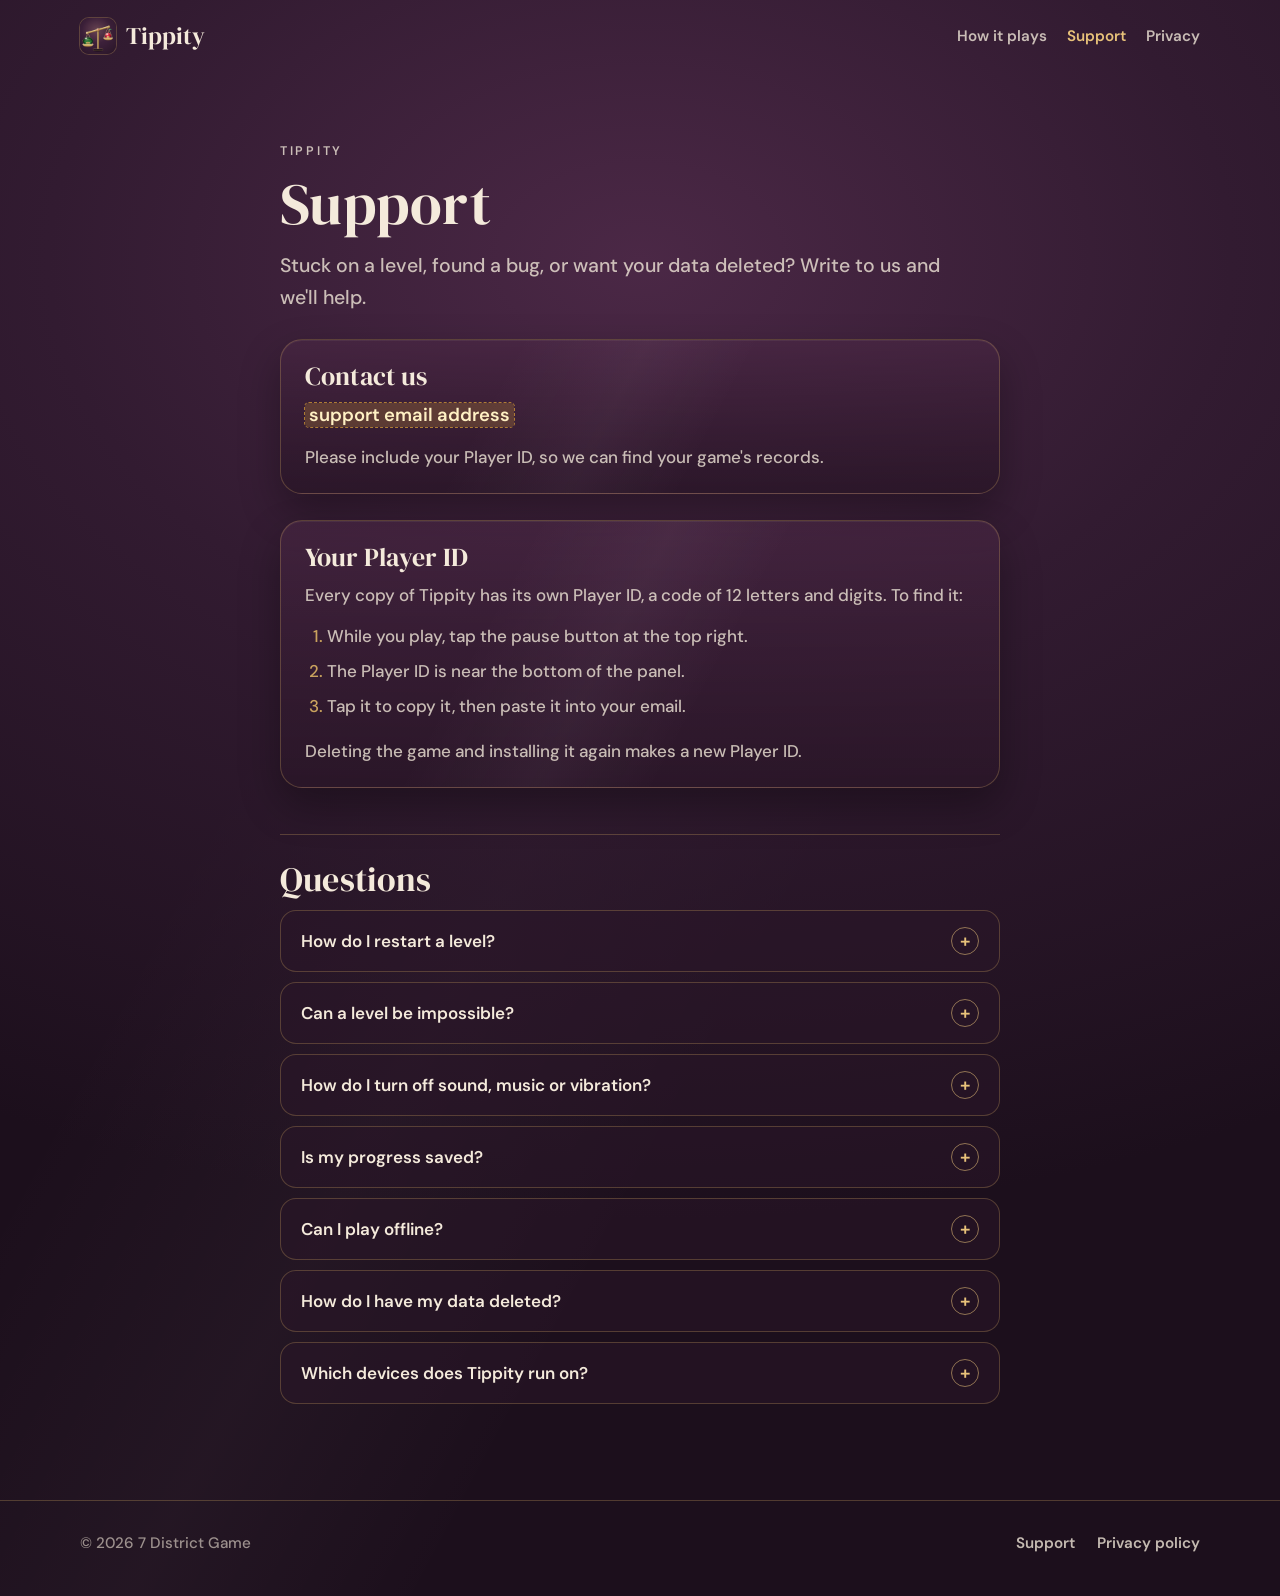
==== support/index.html @ a3f68eae "Add the home page, the privacy policy and the support page A static site in the game's Kadife style " ====
<!doctype html>
<html lang="en">
<head>
  <meta charset="utf-8">
  <meta name="viewport" content="width=device-width, initial-scale=1">
  <meta http-equiv="Content-Security-Policy" content="default-src 'none'; style-src 'self'; img-src 'self'; font-src 'self'; base-uri 'none'; form-action 'none'; upgrade-insecure-requests">
  <meta name="referrer" content="no-referrer">
  <meta name="color-scheme" content="dark">
  <meta name="theme-color" content="#1C0F1C">
  <title>Support · Tippity</title>
  <meta name="description" content="Help with Tippity: how to reach us, where to find your Player ID and how to have your data deleted.">
  <link rel="icon" type="image/png" sizes="32x32" href="../assets/img/favicon-32.png">
  <link rel="icon" type="image/png" sizes="192x192" href="../assets/img/icon-192.png">
  <link rel="apple-touch-icon" href="../assets/img/apple-touch-icon.png">
  <link rel="stylesheet" href="../assets/site.css">
  <link rel="canonical" href="https://czagnos.github.io/tippity-site/support/">
</head>
<body>
  <a class="skip" href="#main">Skip to content</a>

  <header class="site-header">
    <div class="wrap">
      <a class="brand" href="../" aria-label="Tippity, home"><img src="../assets/img/icon-192.png" width="36" height="36" alt="">Tippity</a>
      <nav class="site-nav" aria-label="Site">
        <ul>
          <li class="wide"><a href="../#how">How it plays</a></li>
          <li><a href="./" aria-current="page">Support</a></li>
          <li><a href="../privacy/">Privacy</a></li>
        </ul>
      </nav>
    </div>
  </header>

  <main id="main" class="page">
    <div class="wrap">
      <article class="prose">
        <p class="kicker">Tippity</p>
        <h1>Support</h1>
        <p class="lead">Stuck on a level, found a bug, or want your data deleted? Write to us and we'll help.</p>

        <section class="card box" aria-labelledby="contact-title">
          <h2 id="contact-title">Contact us</h2>
          <p><span class="email"><mark class="todo">support email address</mark></span></p>
          <p>Please include your Player ID, so we can find your game's records.</p>
        </section>

        <section class="card box" aria-labelledby="id-title">
          <h2 id="id-title">Your Player ID</h2>
          <p>Every copy of Tippity has its own Player ID, a code of 12 letters and digits. To find it:</p>
          <ol>
            <li>While you play, tap the pause button at the top right.</li>
            <li>The Player ID is near the bottom of the panel.</li>
            <li>Tap it to copy it, then paste it into your email.</li>
          </ol>
          <p>Deleting the game and installing it again makes a new Player ID.</p>
        </section>

        <h2>Questions</h2>

        <details>
          <summary>How do I restart a level?</summary>
          <p>Tap the pause button, then Restart. Before your first move, the level starts over at once. After it, Restart asks first: the attempt ends and a new one starts, usually with the fruit in a new order.</p>
        </details>

        <details>
          <summary>Can a level be impossible?</summary>
          <p>No. Every level can be won without a booster, and the same moves always end the same way. A new attempt can bring the fruit in a different order, so a level that went wrong once may go better the next time. If one still seems impossible, write to us with its number.</p>
        </details>

        <details>
          <summary>How do I turn off sound, music or vibration?</summary>
          <p>Tap the pause button: the panel has a switch for sound effects, one for music and one for vibration, and Tippity remembers them. The game also stays quiet while your iPhone is in silent mode.</p>
        </details>

        <details>
          <summary>Is my progress saved?</summary>
          <p>Yes, on your iPhone: your levels, gold, boosters and settings. Deleting Tippity deletes them. If your iPhone backs up to iCloud or to a computer, restoring that backup brings them back.</p>
        </details>

        <details>
          <summary>Can I play offline?</summary>
          <p>Yes. Tippity needs no connection to play. When it is online, it sends us the gameplay records our <a href="../privacy/">privacy policy</a> describes.</p>
        </details>

        <details>
          <summary>How do I have my data deleted?</summary>
          <p>Email us your Player ID and ask us to delete your gameplay records; we answer within 30 days. We delete every record within 90 days of receiving it anyway, and deleting the game deletes what it keeps on your iPhone. The <a href="../privacy/">privacy policy</a> has the details.</p>
        </details>

        <details>
          <summary>Which devices does Tippity run on?</summary>
          <p>iPhone with iOS 15 or later.</p>
        </details>
      </article>
    </div>
  </main>

  <footer class="site-footer">
    <div class="wrap">
      <p>© 2026 7 District Game</p>
      <ul>
        <li><a href="./" aria-current="page">Support</a></li>
        <li><a href="../privacy/">Privacy policy</a></li>
      </ul>
    </div>
  </footer>
</body>
</html>
---- assets/site.css ----
/* Tippity's site. The game's Kadife style (velvet plum, brass and lamp light) from the game's design tokens; no
   external requests, no scripts. */

@font-face {
  font-family: "DM Serif Display";
  src: url("fonts/DMSerifDisplay-Regular.ttf") format("truetype");
  font-weight: 400;
  font-style: normal;
  font-display: swap;
}

@font-face {
  font-family: "DM Sans";
  src: url("fonts/DMSans-Medium.ttf") format("truetype");
  font-weight: 500;
  font-style: normal;
  font-display: swap;
}

@font-face {
  font-family: "DM Sans";
  src: url("fonts/DMSans-SemiBold.ttf") format("truetype");
  font-weight: 600;
  font-style: normal;
  font-display: swap;
}

:root {
  color-scheme: dark;

  --bg-center: #4b2846;
  --bg-mid: #321b31;
  --bg-edge: #1c0f1c;
  --velvet: #2a1628;
  --night: #170c17;
  --inlay: #120912;
  --counter-top: #170b16;
  --counter-bottom: #0e070e;
  --counter-edge: #674f36;
  --lamp: #e8c27a;
  --gold: #c9a25e;
  --gold-light: #f3d9a0;
  --gold-pale: #fff1c4;
  --gold-dark: #8a6424;
  --bone: #f4eadb;
  --bone-soft: rgba(244, 234, 219, 0.78);
  --bone-faint: rgba(244, 234, 219, 0.58);
  --line: rgba(201, 162, 94, 0.3);
  --line-strong: rgba(232, 194, 122, 0.55);
  --safe: #1e9a68;
  --warn: #e0a534;
  --danger: #c8203a;

  --serif: "DM Serif Display", Georgia, "Times New Roman", serif;
  --sans: "DM Sans", -apple-system, BlinkMacSystemFont, "Segoe UI", Roboto, Helvetica, Arial, sans-serif;

  --page: 1120px;
  --text: 720px;
  --gutter: clamp(16px, 5vw, 40px);
  --radius: 22px;
}

*,
*::before,
*::after {
  box-sizing: border-box;
}

html {
  -webkit-text-size-adjust: 100%;
  text-size-adjust: 100%;
  background: var(--bg-edge);
}

body {
  margin: 0;
  min-height: 100vh;
  background-color: var(--bg-edge);
  background-image:
    radial-gradient(ellipse 110% 960px at 50% 260px, var(--bg-center) 0%, var(--bg-mid) 42%, rgba(28, 15, 28, 0) 100%),
    linear-gradient(118deg, rgba(255, 220, 240, 0) 30%, rgba(255, 220, 240, 0.035) 46%, rgba(255, 220, 240, 0) 60%);
  background-repeat: no-repeat;
  color: var(--bone);
  font-family: var(--sans);
  font-weight: 500;
  font-size: 1.0625rem;
  line-height: 1.6;
  -webkit-font-smoothing: antialiased;
  -moz-osx-font-smoothing: grayscale;
}

img {
  display: block;
  max-width: 100%;
  height: auto;
}

a {
  color: var(--lamp);
  text-decoration-thickness: 1px;
  text-underline-offset: 0.18em;
}

a:hover {
  color: var(--gold-pale);
}

:focus-visible {
  outline: 2px solid var(--lamp);
  outline-offset: 3px;
  border-radius: 6px;
}

h1,
h2,
h3 {
  font-family: var(--serif);
  font-weight: 400;
  line-height: 1.12;
  letter-spacing: 0.005em;
  margin: 0;
}

p {
  margin: 0;
}

strong {
  font-weight: 600;
}

.skip {
  position: absolute;
  left: 12px;
  top: -60px;
  z-index: 10;
  padding: 10px 16px;
  border-radius: 999px;
  background: var(--night);
  color: var(--bone);
  border: 1px solid var(--line-strong);
}

.skip:focus {
  top: 12px;
}

.wrap {
  width: 100%;
  max-width: calc(var(--page) + 2 * var(--gutter));
  margin: 0 auto;
  padding: 0 var(--gutter);
}

.kicker {
  font-family: var(--sans);
  font-weight: 600;
  font-size: 0.78rem;
  letter-spacing: 0.22em;
  text-transform: uppercase;
  color: var(--gold);
}

/* Header */

.site-header {
  padding: 18px 0;
}

.site-header .wrap {
  display: flex;
  align-items: center;
  justify-content: space-between;
  gap: 16px;
}

.brand {
  display: inline-flex;
  align-items: center;
  gap: 10px;
  color: var(--bone);
  text-decoration: none;
  font-family: var(--serif);
  font-size: 1.5rem;
  line-height: 1;
}

.brand img {
  width: 36px;
  height: 36px;
  border-radius: 9px;
  box-shadow: 0 0 0 1px var(--line);
}

.brand:hover {
  color: var(--gold-pale);
}

.site-nav ul {
  display: flex;
  flex-wrap: wrap;
  gap: 4px 20px;
  list-style: none;
  margin: 0;
  padding: 0;
}

.site-nav a {
  color: var(--bone-soft);
  text-decoration: none;
  font-weight: 600;
  font-size: 0.95rem;
}

.site-nav a:hover,
.site-nav a[aria-current="page"] {
  color: var(--lamp);
}

@media (max-width: 520px) {
  .site-nav .wide {
    display: none;
  }

  .site-nav ul {
    gap: 4px 16px;
  }
}

/* Hero */

.hero {
  padding: clamp(16px, 5vw, 64px) 0 clamp(8px, 3vw, 32px);
}

.hero .wrap {
  display: grid;
  gap: clamp(8px, 3vw, 40px);
  align-items: center;
}

.hero-art {
  position: relative;
  justify-self: center;
  width: min(100%, 520px);
}

.hero-art::before {
  content: "";
  position: absolute;
  inset: -12% -18%;
  background: radial-gradient(closest-side, rgba(255, 214, 150, 0.2), rgba(255, 214, 150, 0.06) 55%, rgba(255, 214, 150, 0));
  pointer-events: none;
}

.hero-art img {
  position: relative;
  width: 100%;
  filter: drop-shadow(0 28px 36px rgba(0, 0, 0, 0.45));
}

.hero h1 {
  font-size: clamp(3.6rem, 13vw, 6.4rem);
  margin-top: 12px;
}

.tagline {
  margin-top: 6px;
  font-weight: 600;
  font-size: clamp(1.3rem, 3.6vw, 1.75rem);
  color: var(--lamp);
}

.lead {
  margin-top: 22px;
  max-width: 34em;
  font-size: clamp(1.06rem, 2.4vw, 1.22rem);
  color: var(--bone-soft);
}

.cta-row {
  display: flex;
  flex-wrap: wrap;
  align-items: center;
  gap: 14px 22px;
  margin-top: 30px;
}

.soon {
  display: inline-flex;
  align-items: center;
  gap: 10px;
  padding: 12px 20px;
  white-space: nowrap;
  font-size: clamp(0.94rem, 3.9vw, 1.0625rem);
  border-radius: 999px;
  border: 1px solid var(--line-strong);
  background: linear-gradient(180deg, rgba(42, 22, 40, 0.92), rgba(23, 12, 23, 0.92));
  box-shadow: inset 0 1px 0 rgba(255, 241, 196, 0.08), 0 10px 24px rgba(0, 0, 0, 0.3);
  color: var(--gold-light);
  font-weight: 600;
}

.soon::before {
  content: "";
  width: 9px;
  height: 9px;
  border-radius: 50%;
  background: var(--safe);
  box-shadow: 0 0 0 3px rgba(30, 154, 104, 0.25);
}

.text-link {
  font-weight: 600;
}

@media (min-width: 860px) {
  .hero .wrap {
    grid-template-columns: 1.05fr 1fr;
  }

  .hero-art {
    order: 2;
  }
}

/* Sections */

.section {
  padding: clamp(44px, 8vw, 96px) 0;
}

.section-head {
  max-width: 54rem;
  margin-bottom: clamp(24px, 4vw, 44px);
}

.section-head h2 {
  margin-top: 10px;
  font-size: clamp(2.1rem, 6vw, 3.1rem);
}

.section-head p {
  margin-top: 14px;
  max-width: 40em;
  color: var(--bone-soft);
}

.card {
  border-radius: var(--radius);
  border: 1px solid var(--line);
  background:
    linear-gradient(118deg, rgba(255, 220, 240, 0) 30%, rgba(255, 220, 240, 0.045) 46%, rgba(255, 220, 240, 0) 60%),
    linear-gradient(180deg, rgba(74, 39, 68, 0.6), rgba(42, 22, 40, 0.9));
  box-shadow: inset 0 1px 0 rgba(255, 241, 196, 0.06), 0 18px 40px rgba(0, 0, 0, 0.3);
}

/* How it plays */

.steps {
  display: grid;
  gap: 18px;
  list-style: none;
  margin: 0;
  padding: 0;
  counter-reset: step;
}

.steps li {
  position: relative;
  padding: 26px 24px 26px;
  counter-increment: step;
}

.step-art {
  display: flex;
  align-items: flex-end;
  gap: 6px;
  min-height: 96px;
  margin-bottom: 18px;
}

.step-art img {
  filter: drop-shadow(0 8px 10px rgba(0, 0, 0, 0.35));
}

.steps h3 {
  font-size: 1.7rem;
}

.steps h3::before {
  content: counter(step) ". ";
  color: var(--gold);
}

.steps p {
  margin-top: 10px;
  color: var(--bone-soft);
}

@media (min-width: 860px) {
  .steps {
    grid-template-columns: repeat(3, 1fr);
    gap: 22px;
  }
}

/* What's inside */

.features {
  display: grid;
  gap: 18px;
  list-style: none;
  margin: 0;
  padding: 0;
}

.features li {
  padding: 24px 24px 26px;
}

.features h3 {
  font-size: 1.55rem;
}

.features h3::after {
  content: "";
  display: block;
  width: 44px;
  height: 2px;
  margin-top: 12px;
  border-radius: 2px;
  background: linear-gradient(90deg, var(--gold-pale), var(--gold) 45%, var(--gold-dark));
}

.features p {
  margin-top: 12px;
  color: var(--bone-soft);
}

@media (min-width: 640px) {
  .features {
    grid-template-columns: repeat(2, 1fr);
  }
}

@media (min-width: 1000px) {
  .features {
    grid-template-columns: repeat(4, 1fr);
    gap: 22px;
  }
}

/* Closing band */

.closing {
  text-align: center;
  padding: clamp(36px, 7vw, 72px) clamp(14px, 4vw, 24px);
}

.closing h2 {
  font-size: clamp(2rem, 5.5vw, 2.8rem);
}

.closing h2 + p {
  margin: 14px auto 0;
  max-width: 34em;
  color: var(--bone-soft);
}

.closing .cta-row {
  justify-content: center;
}

/* Text pages: privacy and support */

.page {
  padding: clamp(24px, 5vw, 56px) 0 clamp(48px, 8vw, 96px);
}

.prose {
  max-width: var(--text);
  margin: 0 auto;
}

.prose h1 {
  font-size: clamp(2.6rem, 8vw, 3.6rem);
  margin-top: 10px;
}

.prose .meta {
  margin-top: 12px;
  color: var(--bone-faint);
}

.prose h2 {
  font-size: clamp(1.7rem, 4.5vw, 2.1rem);
  margin-top: 46px;
  padding-top: 26px;
  border-top: 1px solid var(--line);
}

.prose h3 {
  font-size: 1.4rem;
  margin-top: 30px;
}

.prose p,
.prose ul,
.prose ol {
  margin-top: 14px;
  color: var(--bone-soft);
}

.prose ul,
.prose ol {
  padding-left: 1.3em;
}

.prose li + li {
  margin-top: 8px;
}

.prose li::marker {
  color: var(--gold);
}

.prose strong {
  color: var(--bone);
}

.prose .box {
  margin-top: 26px;
  padding: 22px 24px;
}

.prose .box h2 {
  margin-top: 0;
  padding-top: 0;
  border-top: 0;
  font-size: 1.6rem;
}

.prose .box p:first-of-type {
  margin-top: 10px;
}

.email {
  font-weight: 600;
  font-size: 1.15rem;
}

.todo {
  padding: 0 4px;
  border-radius: 4px;
  background: rgba(224, 165, 52, 0.22);
  color: var(--gold-pale);
  outline: 1px dashed rgba(224, 165, 52, 0.7);
}

details {
  margin-top: 12px;
  border-radius: 16px;
  border: 1px solid var(--line);
  background: rgba(42, 22, 40, 0.55);
}

details + details {
  margin-top: 10px;
}

summary {
  display: flex;
  align-items: center;
  justify-content: space-between;
  gap: 16px;
  cursor: pointer;
  padding: 16px 20px;
  font-weight: 600;
  color: var(--bone);
  list-style: none;
}

summary::-webkit-details-marker {
  display: none;
}

summary::after {
  content: "+";
  flex: none;
  width: 28px;
  height: 28px;
  border-radius: 50%;
  border: 1px solid var(--line-strong);
  color: var(--lamp);
  font-size: 1.15rem;
  line-height: 26px;
  text-align: center;
}

details[open] summary::after {
  content: "\2212";
}

details[open] summary {
  border-bottom: 1px solid var(--line);
}

details > p,
details > ol,
details > ul {
  margin: 0;
  padding: 14px 20px 18px;
}

details > ol,
details > ul {
  padding-left: 2.6em;
}

/* Footer */

.site-footer {
  border-top: 1px solid var(--line);
  padding: 30px 0 40px;
  color: var(--bone-faint);
  font-size: 0.95rem;
}

.site-footer .wrap {
  display: flex;
  flex-wrap: wrap;
  align-items: center;
  justify-content: space-between;
  gap: 14px 24px;
}

.site-footer ul {
  display: flex;
  flex-wrap: wrap;
  gap: 6px 22px;
  list-style: none;
  margin: 0;
  padding: 0;
}

.site-footer a {
  color: var(--bone-soft);
  font-weight: 600;
  text-decoration: none;
}

.site-footer a:hover {
  color: var(--lamp);
}

/* Not found */

.lost {
  text-align: center;
  padding: clamp(40px, 10vw, 120px) 0;
}

.lost img {
  width: min(70%, 320px);
  margin: 0 auto;
  transform: rotate(-9deg);
  filter: drop-shadow(0 22px 28px rgba(0, 0, 0, 0.45));
}

.lost h1 {
  margin-top: 26px;
  font-size: clamp(2.4rem, 8vw, 3.4rem);
}

.lost p {
  margin-top: 12px;
  color: var(--bone-soft);
}

@media (prefers-reduced-motion: no-preference) {
  a,
  .site-nav a,
  .site-footer a {
    transition: color 0.16s ease;
  }
}
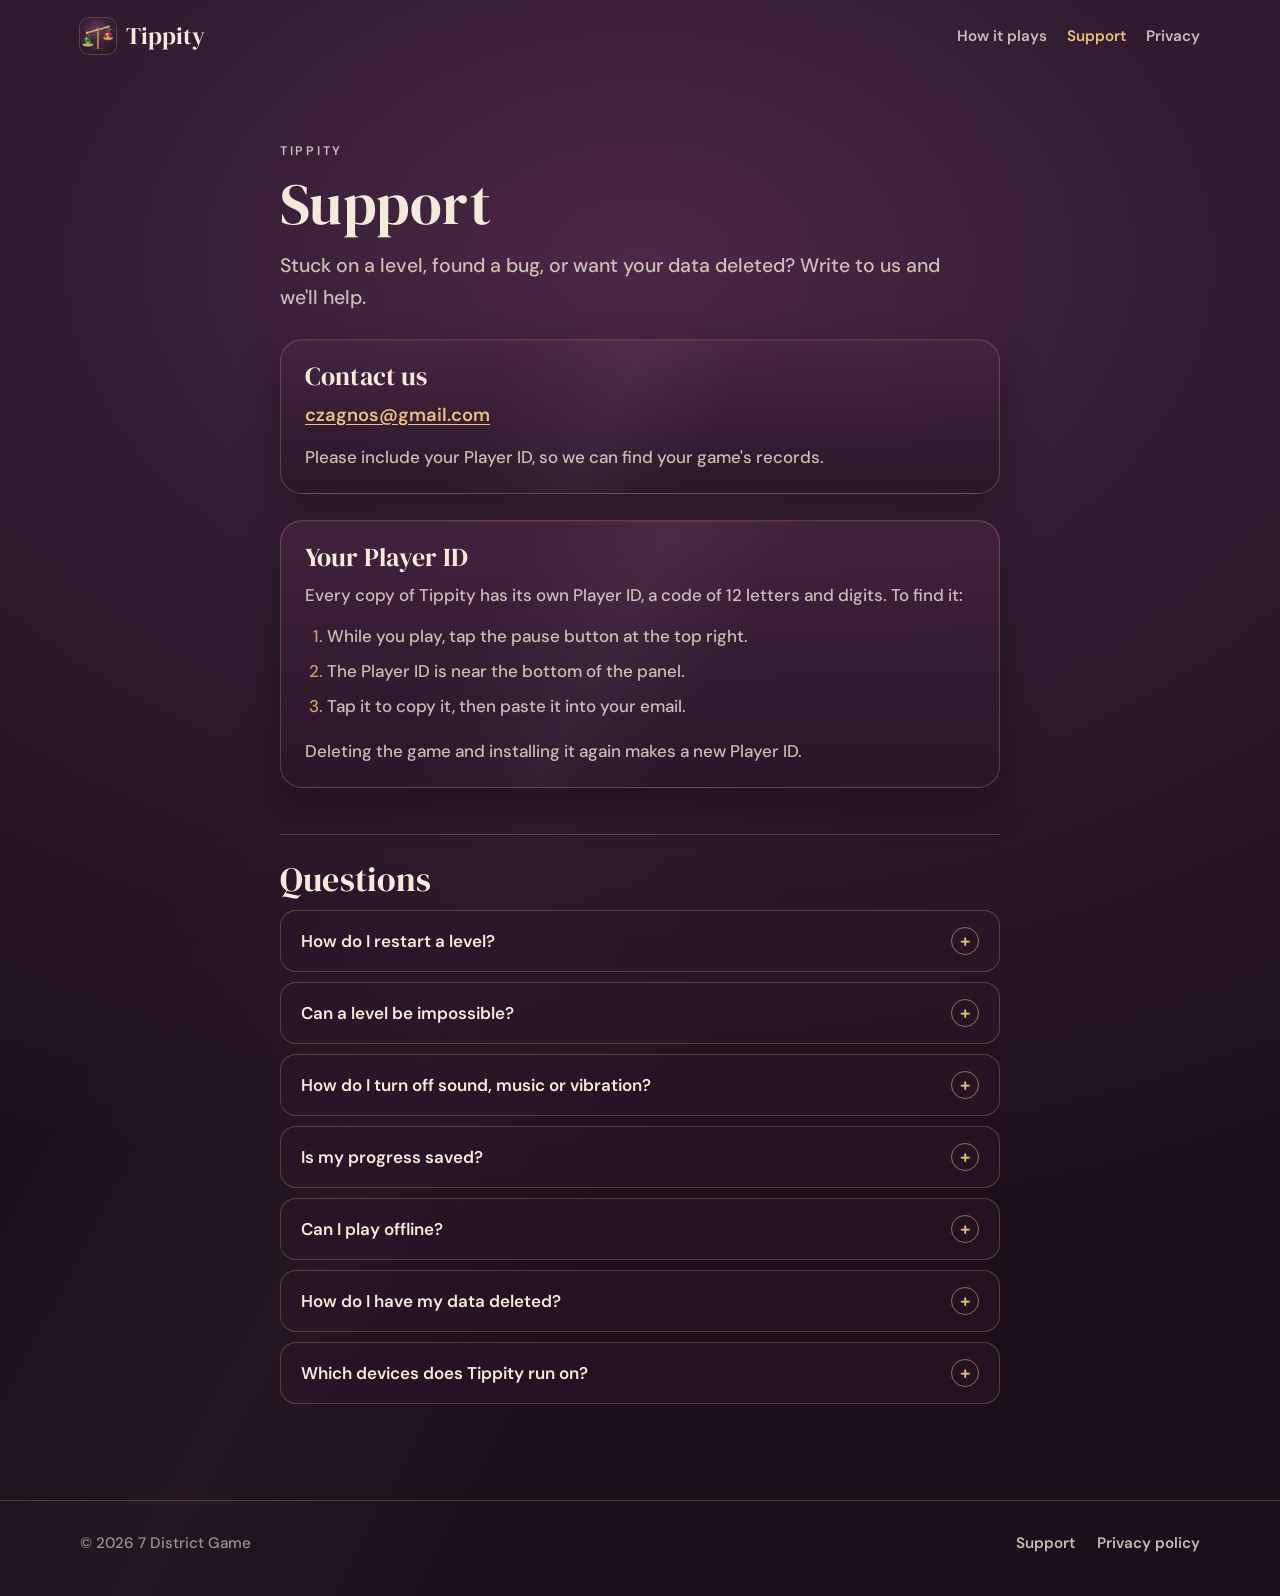
==== commit 63bac675: "Fill in the developer's name and the contact email The privacy policy and the support page name Can " ====
--- a/support/index.html
+++ b/support/index.html
@@ -40,7 +40,7 @@
 
         <section class="card box" aria-labelledby="contact-title">
           <h2 id="contact-title">Contact us</h2>
-          <p><span class="email"><mark class="todo">support email address</mark></span></p>
+          <p><a class="email" href="mailto:czagnos@gmail.com">czagnos@gmail.com</a></p>
           <p>Please include your Player ID, so we can find your game's records.</p>
         </section>
 
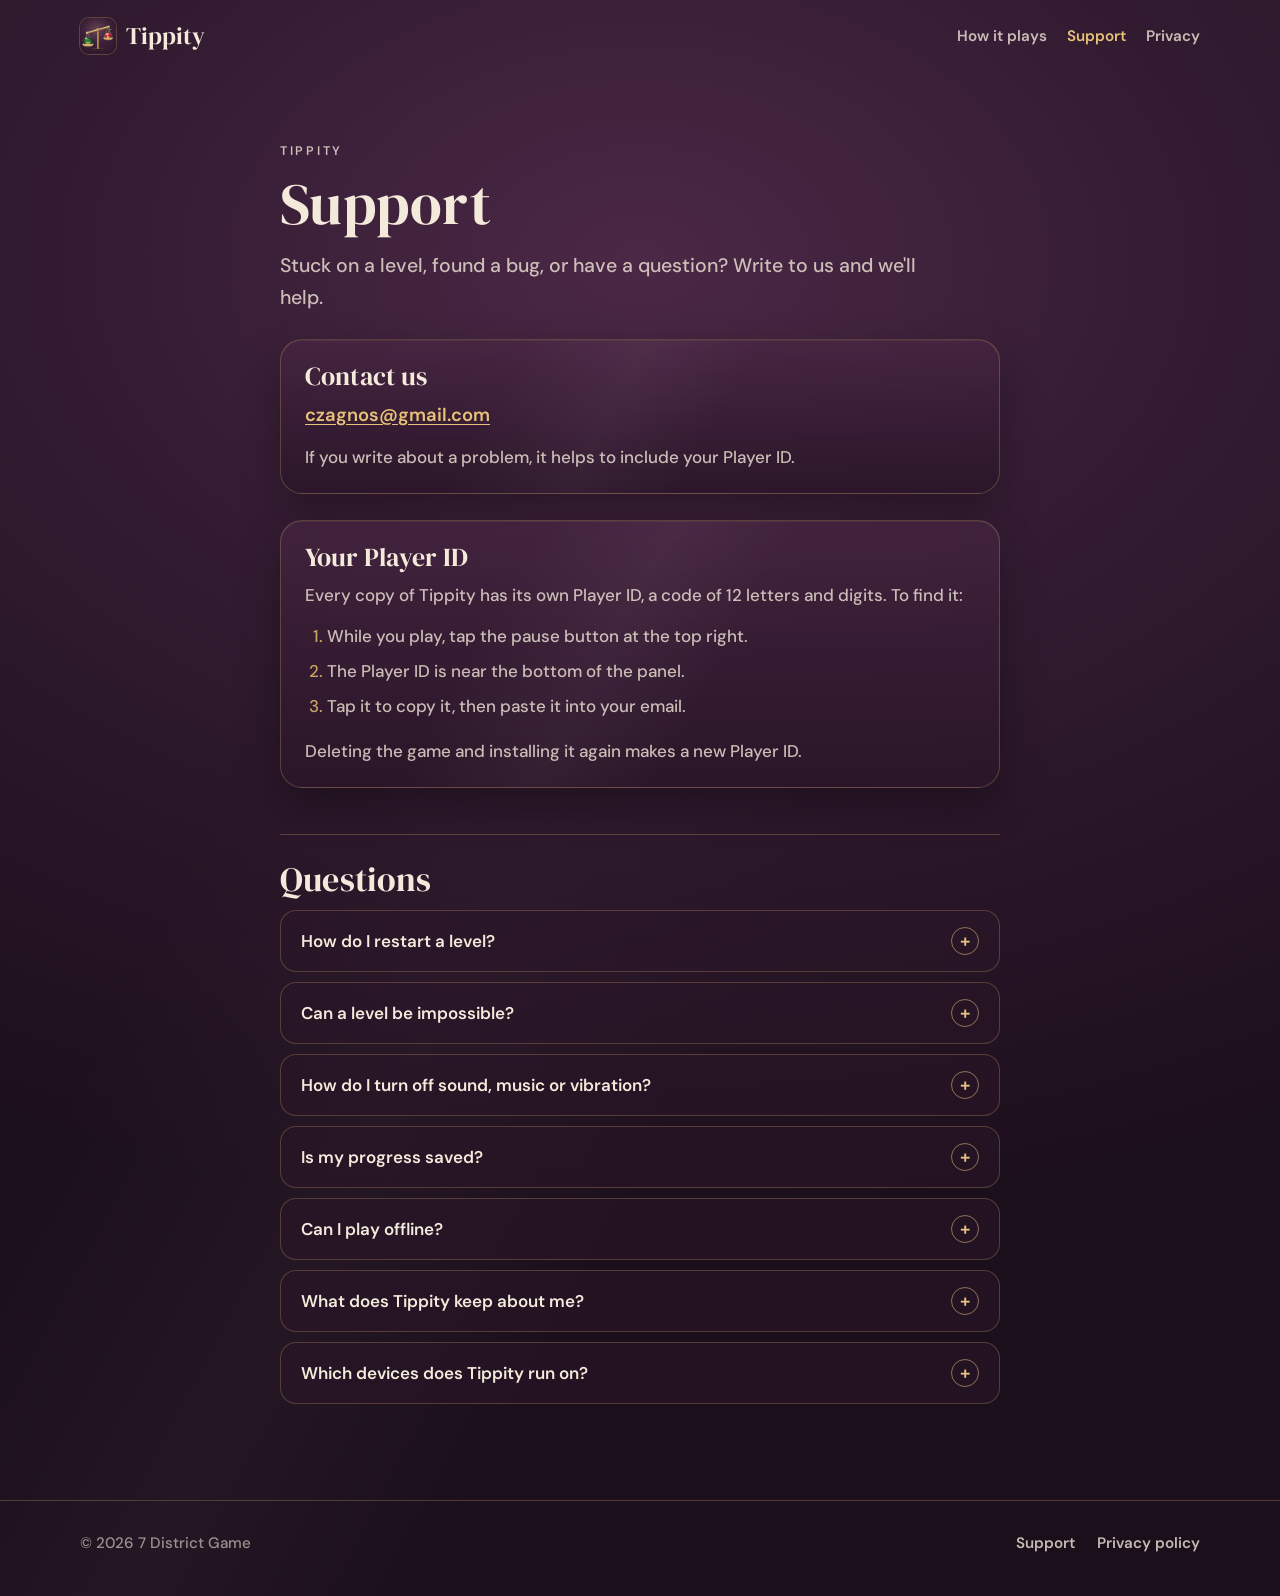
==== commit 6527a100: "Publish the policy of a release that sends nothing The privacy page comes from the game's final poli" ====
--- a/support/index.html
+++ b/support/index.html
@@ -8,7 +8,7 @@
   <meta name="color-scheme" content="dark">
   <meta name="theme-color" content="#1C0F1C">
   <title>Support · Tippity</title>
-  <meta name="description" content="Help with Tippity: how to reach us, where to find your Player ID and how to have your data deleted.">
+  <meta name="description" content="Help with Tippity: how to reach us, where to find your Player ID and answers to common questions.">
   <link rel="icon" type="image/png" sizes="32x32" href="../assets/img/favicon-32.png">
   <link rel="icon" type="image/png" sizes="192x192" href="../assets/img/icon-192.png">
   <link rel="apple-touch-icon" href="../assets/img/apple-touch-icon.png">
@@ -36,12 +36,12 @@
       <article class="prose">
         <p class="kicker">Tippity</p>
         <h1>Support</h1>
-        <p class="lead">Stuck on a level, found a bug, or want your data deleted? Write to us and we'll help.</p>
+        <p class="lead">Stuck on a level, found a bug, or have a question? Write to us and we'll help.</p>
 
         <section class="card box" aria-labelledby="contact-title">
           <h2 id="contact-title">Contact us</h2>
           <p><a class="email" href="mailto:czagnos@gmail.com">czagnos@gmail.com</a></p>
-          <p>Please include your Player ID, so we can find your game's records.</p>
+          <p>If you write about a problem, it helps to include your Player ID.</p>
         </section>
 
         <section class="card box" aria-labelledby="id-title">
@@ -79,12 +79,12 @@
 
         <details>
           <summary>Can I play offline?</summary>
-          <p>Yes. Tippity needs no connection to play. When it is online, it sends us the gameplay records our <a href="../privacy/">privacy policy</a> describes.</p>
+          <p>Yes. Tippity needs no connection at all, and it sends nothing about you or your play.</p>
         </details>
 
         <details>
-          <summary>How do I have my data deleted?</summary>
-          <p>Email us your Player ID and ask us to delete your gameplay records; we answer within 30 days. We delete every record within 90 days of receiving it anyway, and deleting the game deletes what it keeps on your iPhone. The <a href="../privacy/">privacy policy</a> has the details.</p>
+          <summary>What does Tippity keep about me?</summary>
+          <p>Nothing leaves your iPhone: Tippity sends no data to us or to anyone else. Your progress, settings and Player ID stay on your iPhone, and deleting the game deletes them. The <a href="../privacy/">privacy policy</a> has the details.</p>
         </details>
 
         <details>
